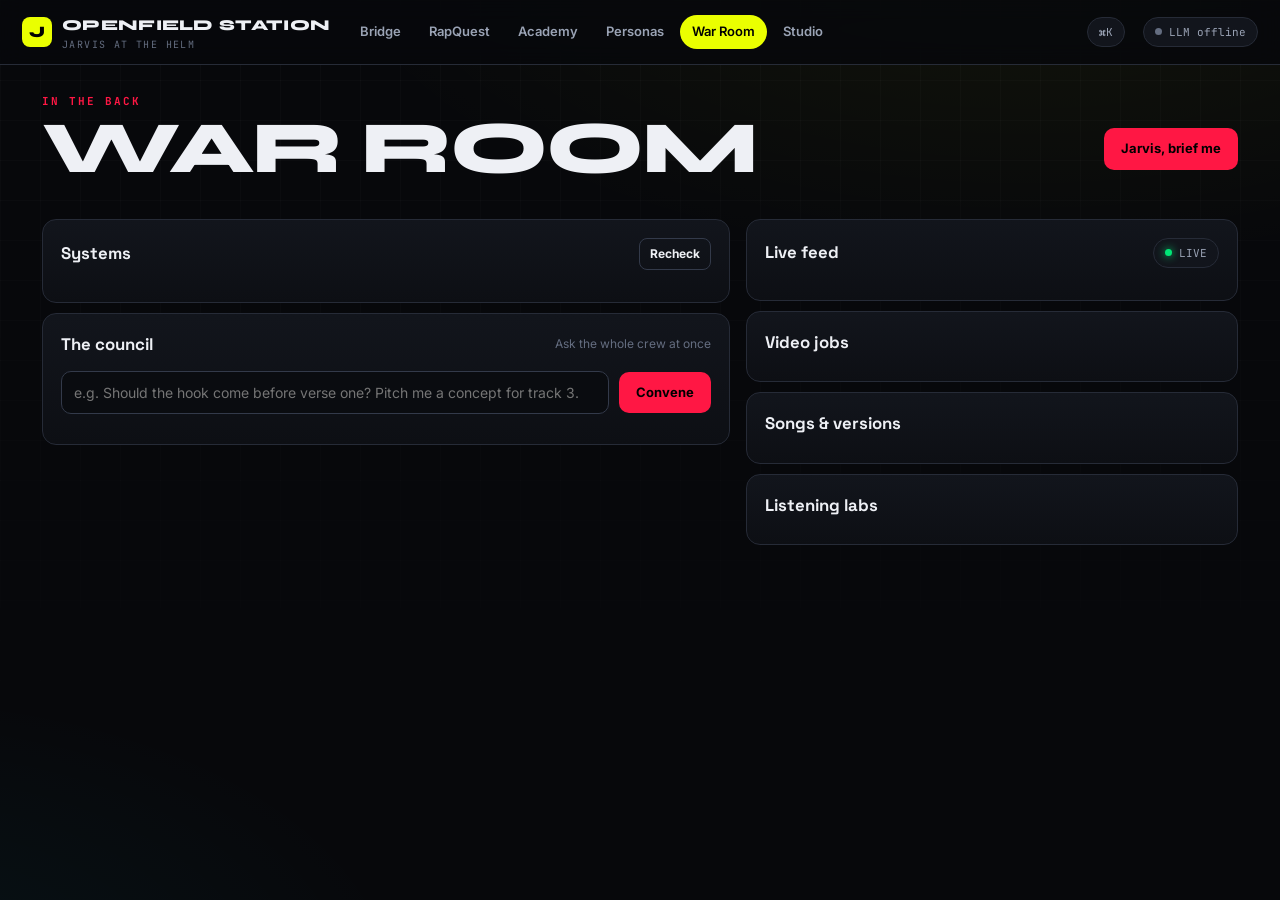
==== static/station/warroom.html @ c0644dd1 "Add OpenField Station: Jarvis, RapQuest, personas, Academy, War Room, local GPU engine Station (/sta" ====
<!DOCTYPE html>
<html lang="en">
<head>
<meta charset="utf-8"><meta name="viewport" content="width=device-width, initial-scale=1">
<title>OpenField Station · War Room</title>
<link rel="preconnect" href="https://fonts.googleapis.com"><link rel="preconnect" href="https://fonts.gstatic.com" crossorigin>
<link href="https://fonts.googleapis.com/css2?family=Space+Grotesk:wght@500;700&family=Syne:wght@700;800;900&family=JetBrains+Mono:wght@500;700&family=Inter:wght@400;500;600;700&display=swap" rel="stylesheet">
<link rel="stylesheet" href="/static/station/station.css">
<style>
body { --accent: var(--red); }
.sys { display: grid; grid-template-columns: repeat(auto-fill, minmax(170px, 1fr)); gap: 8px; }
.sys > div { padding: 10px 12px; border-radius: 10px; background: var(--bg-2); border: 1px solid var(--line); font-size: 12.5px; display: flex; gap: 8px; align-items: center; }
.led { width: 9px; height: 9px; border-radius: 50%; flex: none; }
.led.ok { background: var(--green); box-shadow: 0 0 8px var(--green); }
.led.bad { background: var(--red); box-shadow: 0 0 8px var(--red); }
.led.opt { background: var(--mute); }
.feed { font-family: var(--mono); font-size: 12px; max-height: 420px; overflow: auto; display: flex; flex-direction: column-reverse; gap: 3px; }
.feed div { padding: 4px 6px; border-radius: 6px; }
.feed div.new { background: rgba(255,23,68,.08); animation: rise .3s; }
.council { display: grid; grid-template-columns: repeat(auto-fill, minmax(260px, 1fr)); gap: 10px; margin-top: 12px; }
.council .panel { padding: 12px; }
.council .panel .bubble { max-width: none; background: transparent; border: none; padding: 0; font-size: 13px; }
.stat { font-family: var(--display); font-weight: 900; font-size: 2rem; line-height: 1; }
</style>
</head>
<body>
<div class="wrap">
  <div class="eyebrow">In the back</div>
  <div class="row" style="margin:6px 0 20px"><h1 class="big" style="flex:1">War Room</h1><button class="btn primary" id="brief">Jarvis, brief me</button></div>
  <div class="grid g4" id="stats" style="margin-bottom:16px"></div>
  <div class="grid" style="grid-template-columns:minmax(0,1.4fr) minmax(0,1fr)">
    <div class="stack">
      <section class="panel"><div class="panel-head"><h3>Systems</h3><button class="btn small ghost" id="re">Recheck</button></div><div class="sys" id="sys"></div></section>
      <section class="panel"><div class="panel-head"><h3>The council</h3><span class="small mute">Ask the whole crew at once</span></div>
        <div class="row" style="flex-wrap:nowrap"><input type="text" id="cq" placeholder="e.g. Should the hook come before verse one? Pitch me a concept for track 3."><button class="btn primary" id="cgo">Convene</button></div>
        <div class="council" id="council"></div></section>
      <section class="panel" id="brief-box" hidden><div class="panel-head"><h3>Briefing</h3></div><div id="brief-chat"></div></section>
    </div>
    <div class="stack">
      <section class="panel"><div class="panel-head"><h3>Live feed</h3><span class="pill"><span class="dot ok"></span>LIVE</span></div><div class="feed" id="feed"></div></section>
      <section class="panel"><h3>Video jobs</h3><div id="jobs" class="stack small" style="margin-top:8px;gap:4px"></div></section>
      <section class="panel"><h3>Songs & versions</h3><div id="songs" class="stack small" style="margin-top:8px;gap:4px"></div></section>
      <section class="panel"><h3>Listening labs</h3><div id="labs" class="stack small" style="margin-top:8px;gap:4px"></div></section>
    </div>
  </div>
</div>
<script src="/static/station/station.js"></script>
<script>
const S = Station; S.shell('War Room');
const LABELS = { ffmpeg: ['ffmpeg', 1], rubberband: ['Rubber Band (+3 pitch)', 1], demucs: ['Demucs vocals', 0], torch: ['PyTorch (GPU)', 0], cmudict: ['CMU dictionary', 0], enhancor_key: ['Enhancor key', 0], replicate_key: ['Replicate key', 0], spotify: ['Spotify', 0], bible: ['Rap Bible', 1] };
let lastEvent = 0;
async function load() {
  const b = await S.get('/api/warroom');
  const a = b.academy, f = b.forge, l = b.systems.llm;
  S.$('#stats').innerHTML = [[a.rank.name, `${a.xp} XP · level ${a.level}`], [a.bars_written, 'bars written'], [b.db.songs + ' / ' + b.db.remixes, 'songs / versions'], [`${f.answered}/${f.need_answers}`, 'Forge answers']]
    .map(([v, k]) => `<div class="panel"><div class="stat">${S.esc(v)}</div><div class="small dim">${S.esc(k)}</div></div>`).join('');
  let local = null; try { local = await S.get('/local/status'); } catch (_) {}
  S.$('#sys').innerHTML = `<div><span class="led ${l.ok ? 'ok' : 'bad'}"></span><span><b>LLM</b> ${S.esc(l.provider)} · ${S.esc(l.model || '?')}<br><span class="mute">${S.esc(l.detail || '')}</span></span></div>`
    + (local ? `<div><span class="led ${local.ok ? 'ok' : 'opt'}"></span><span><b>ComfyUI</b> ${local.ok ? S.esc(local.device || 'online') : 'offline'}<br><span class="mute">${local.workflows.length} workflow(s)</span></span></div>` : '')
    + Object.entries(LABELS).map(([k, [name, req]]) => `<div><span class="led ${b.systems[k] ? 'ok' : req ? 'bad' : 'opt'}"></span>${S.esc(name)}</div>`).join('');
  S.$('#jobs').innerHTML = b.jobs.map(j => `<div class="row"><span class="tag">${S.esc(j.state || '?')}</span><span style="flex:1">${S.esc((j.status || '').slice(0, 70))}</span><span class="mute">${S.fmtAgo(j.updated)}</span></div>`).join('') || '<span class="mute">No video jobs yet. <a href="/">Open the Studio</a></span>';
  S.$('#songs').innerHTML = b.songs.map(s => `<a class="row" href="/station/rapquest?song=${s.id}" style="text-decoration:none"><b style="flex:1">${S.esc(s.title)}</b><span class="mono mute">${s.bpm} BPM · ${s.remix_count}v</span></a>`).join('') || '<span class="mute">No songs yet.</span>';
  S.$('#labs').innerHTML = b.labs.map(x => `<div class="row"><span style="flex:1">${S.esc(x.track.artists.join(', '))} · ${S.esc(x.track.name)}</span><span class="mono">${x.results.total ? x.results.score + '/' + x.results.total : '—'}</span></div>`).join('') || '<span class="mute">No labs yet.</span>';
  if (!lastEvent) { b.events.forEach(addEvent); }
  window._personas = b.personas;
}
function addEvent(e, fresh) {
  lastEvent = Math.max(lastEvent, e.id);
  const el = S.h(`<div class="${fresh ? 'new' : ''}"><span class="mute">${new Date(e.ts * 1000).toLocaleTimeString()}</span> <span style="color:var(--volt)">${S.esc(e.room)}</span> ${S.esc(e.message)}</div>`);
  S.$('#feed').prepend(el);
}
async function live() {
  // SSE feed of station events (reconnects every few minutes)
  for (;;) {
    try {
      const r = await fetch('/api/events/stream?after=' + lastEvent); const reader = r.body.getReader(); const dec = new TextDecoder(); let buf = '';
      for (;;) { const { value, done } = await reader.read(); if (done) break; buf += dec.decode(value, { stream: true }); let i;
        while ((i = buf.indexOf('\n\n')) >= 0) { const chunk = buf.slice(0, i); buf = buf.slice(i + 2); const d = chunk.split('\n').find(x => x.startsWith('data:')); if (d) { const e = JSON.parse(d.slice(5)); if (e.id > lastEvent) { addEvent(e, true); S.tone([1320], 'sine', 0, .03); } } } }
    } catch (_) {}
    await new Promise(r => setTimeout(r, 2000));
  }
}
S.$('#re').onclick = load;
S.$('#cgo').onclick = () => {
  const q = S.$('#cq').value.trim(); if (!q) return;
  const crew = (window._personas || []).filter(p => p.id !== 'jarvis');
  S.$('#council').innerHTML = '';
  crew.forEach(p => {
    const box = S.h(`<div class="panel" style="border-top:3px solid ${p.color || '#888'}"><div class="small" style="font-weight:800;color:${p.color}">${S.esc(p.name)}</div><div class="bubble typing" style="margin-top:6px"></div></div>`);
    S.$('#council').appendChild(box); const b = S.$('.bubble', box); let acc = '';
    S.stream('/api/chat', { persona_id: p.id, message: q, ephemeral: true }, {
      delta: d => { acc += d.text; b.textContent = acc; }, error: d => { b.textContent = '⚠ ' + d.message; b.classList.remove('typing'); }, done: () => b.classList.remove('typing'),
    });
  });
};
S.$('#cq').onkeydown = e => { if (e.key === 'Enter') S.$('#cgo').click(); };
S.$('#brief').onclick = () => {
  S.$('#brief-box').hidden = false;
  const c = S.chatWidget(S.$('#brief-chat'), { persona: 'jarvis', name: 'Jarvis', glyph: 'J', color: 'var(--volt)' });
  c.send('Brief me: systems, what is in flight, what is blocked, and the one thing I should do next.');
  S.$('#brief-box').scrollIntoView({ behavior: 'smooth' });
};
load().then(live);
</script>
</body>
</html>
---- static/station/station.css ----
:root {
  --bg: #07080b;
  --bg-2: #0d0f14;
  --panel: #12151c;
  --panel-2: #181c25;
  --line: #262b37;
  --line-2: #333a4a;
  --text: #eef0f5;
  --dim: #9aa3b5;
  --mute: #646d80;
  --volt: #EAFF00;
  --cyan: #00E5FF;
  --green: #00E676;
  --orange: #FF6D00;
  --red: #FF1744;
  --gold: #FFD54F;
  --violet: #B388FF;
  --radius: 14px;
  --mono: 'JetBrains Mono', ui-monospace, monospace;
  --display: 'Syne', 'Space Grotesk', sans-serif;
  --grot: 'Space Grotesk', 'Inter', sans-serif;
  --accent: var(--volt);
}
* { box-sizing: border-box; margin: 0; padding: 0; }
html { scroll-behavior: smooth; }
body {
  background: radial-gradient(1200px 600px at 80% -10%, rgba(234,255,0,.06), transparent 60%),
              radial-gradient(900px 500px at -10% 110%, rgba(0,229,255,.05), transparent 60%), var(--bg);
  color: var(--text); font-family: 'Inter', system-ui, sans-serif; line-height: 1.5; min-height: 100vh;
}
body::before {
  content: ""; position: fixed; inset: 0; pointer-events: none; z-index: 0;
  background-image: linear-gradient(rgba(255,255,255,.025) 1px, transparent 1px), linear-gradient(90deg, rgba(255,255,255,.025) 1px, transparent 1px);
  background-size: 40px 40px; mask-image: linear-gradient(to bottom, black, transparent 90%);
}
a { color: inherit; }
button, input, select, textarea { font: inherit; color: inherit; }
::selection { background: var(--volt); color: #000; }

/* ---------- shell ---------- */
.topbar {
  position: sticky; top: 0; z-index: 50; display: flex; align-items: center; gap: 18px;
  padding: 12px 22px; background: rgba(7,8,11,.82); backdrop-filter: blur(12px); border-bottom: 1px solid var(--line);
}
.brand { display: flex; align-items: center; gap: 10px; text-decoration: none; }
.brand .mark { width: 30px; height: 30px; border-radius: 8px; background: var(--volt); color: #000; display: grid; place-items: center; font-family: var(--display); font-weight: 900; }
.brand b { font-family: var(--display); font-weight: 800; letter-spacing: .02em; font-size: 15px; }
.brand small { display: block; font-family: var(--mono); font-size: 10px; color: var(--mute); letter-spacing: .14em; }
.nav { display: flex; gap: 4px; flex-wrap: wrap; }
.nav a { text-decoration: none; padding: 7px 12px; border-radius: 999px; font-size: 13px; color: var(--dim); font-weight: 600; }
.nav a:hover { color: var(--text); background: var(--panel); }
.nav a.on { color: #000; background: var(--volt); }
.spacer { flex: 1; }
.pill { display: inline-flex; align-items: center; gap: 7px; padding: 6px 11px; border-radius: 999px; border: 1px solid var(--line); background: var(--panel); font-family: var(--mono); font-size: 11px; color: var(--dim); cursor: pointer; white-space: nowrap; }
.pill .dot { width: 7px; height: 7px; border-radius: 50%; background: var(--mute); }
.pill .dot.ok { background: var(--green); box-shadow: 0 0 8px var(--green); }
.pill .dot.bad { background: var(--red); box-shadow: 0 0 8px var(--red); }
.wrap { position: relative; z-index: 1; max-width: 1240px; margin: 0 auto; padding: 28px 22px 80px; }

/* ---------- type ---------- */
.eyebrow { font-family: var(--mono); font-size: 11px; letter-spacing: .18em; text-transform: uppercase; color: var(--accent); font-weight: 700; }
h1.big { font-family: var(--display); font-weight: 900; font-size: clamp(2.4rem, 6vw, 4.6rem); line-height: .92; letter-spacing: -.03em; text-transform: uppercase; }
h2 { font-family: var(--grot); font-weight: 700; font-size: 1.35rem; letter-spacing: -.01em; }
h3 { font-family: var(--grot); font-weight: 700; font-size: 1.05rem; }
.dim { color: var(--dim); }
.mute { color: var(--mute); }
.mono { font-family: var(--mono); }
.small { font-size: 12px; }

/* ---------- panels & controls ---------- */
.panel { background: linear-gradient(180deg, var(--panel), var(--bg-2)); border: 1px solid var(--line); border-radius: var(--radius); padding: 18px; position: relative; }
.panel.glow { box-shadow: 0 0 0 1px rgba(234,255,0,.18), 0 20px 60px -30px rgba(234,255,0,.35); }
.panel-head { display: flex; align-items: center; justify-content: space-between; gap: 10px; margin-bottom: 14px; }
.grid { display: grid; gap: 16px; }
.g2 { grid-template-columns: repeat(2, minmax(0, 1fr)); }
.g3 { grid-template-columns: repeat(3, minmax(0, 1fr)); }
.g4 { grid-template-columns: repeat(4, minmax(0, 1fr)); }
@media (max-width: 900px) {
  .g2, .g3, .g4, .grid { grid-template-columns: 1fr !important; }
  .topbar { flex-wrap: wrap; }
  .nav { order: 5; width: 100%; flex-wrap: nowrap; overflow-x: auto; scrollbar-width: none; }
  .nav a { white-space: nowrap; }
  .hud { grid-template-columns: 1fr !important; gap: 10px !important; }
  .wrap { padding: 18px 14px 60px; }
  .brand small { display: none; }
  .topbar { gap: 10px; padding: 10px 14px; }
  #llm-label { display: inline-block; max-width: 92px; overflow: hidden; text-overflow: ellipsis; vertical-align: bottom; }
  #cmd-pill { display: none; }
  aside[style*="sticky"] { position: static !important; }
  .flow-bar { grid-template-columns: 22px 1fr 60px; }
}
.row { display: flex; gap: 10px; align-items: center; flex-wrap: wrap; }
.stack { display: flex; flex-direction: column; gap: 10px; }
.btn { display: inline-flex; align-items: center; justify-content: center; gap: 8px; padding: 10px 16px; border-radius: 10px; border: 1px solid var(--line-2); background: var(--panel-2); cursor: pointer; font-weight: 700; font-size: 13px; text-decoration: none; transition: transform .08s, background .15s, border-color .15s; }
.btn:hover { border-color: var(--dim); }
.btn:active { transform: translateY(1px); }
.btn.primary { background: var(--accent); color: #000; border-color: transparent; }
.btn.primary:hover { filter: brightness(1.08); }
.btn.ghost { background: transparent; }
.btn.danger { border-color: rgba(255,23,68,.5); color: #ff8aa0; }
.btn.small { padding: 6px 10px; font-size: 12px; border-radius: 8px; }
.btn:disabled { opacity: .45; cursor: not-allowed; }
input[type=text], input[type=number], input[type=password], input[type=url], select, textarea {
  width: 100%; background: #0a0c10; border: 1px solid var(--line-2); border-radius: 10px; padding: 10px 12px; outline: none; font-size: 14px;
}
textarea { resize: vertical; min-height: 110px; font-family: var(--mono); font-size: 13px; line-height: 1.7; }
input:focus, select:focus, textarea:focus { border-color: var(--accent); box-shadow: 0 0 0 3px rgba(234,255,0,.12); }
label.field { display: flex; flex-direction: column; gap: 6px; font-size: 12px; color: var(--dim); font-weight: 600; }
.chip { display: inline-flex; align-items: center; gap: 6px; padding: 4px 10px; border-radius: 999px; border: 1px solid var(--line-2); font-size: 12px; color: var(--dim); background: var(--bg-2); cursor: default; }
.chip.click { cursor: pointer; }
.chip.click:hover, .chip.on { border-color: var(--accent); color: var(--text); }
.chip.on { background: rgba(234,255,0,.1); }
.tag { font-family: var(--mono); font-size: 10px; letter-spacing: .12em; text-transform: uppercase; padding: 3px 7px; border-radius: 5px; background: var(--panel-2); color: var(--dim); border: 1px solid var(--line); }
.empty { padding: 30px; text-align: center; color: var(--mute); border: 1px dashed var(--line-2); border-radius: var(--radius); }
.bar-meter { height: 8px; border-radius: 99px; background: #1b1f29; overflow: hidden; }
.bar-meter > i { display: block; height: 100%; background: linear-gradient(90deg, var(--accent), var(--cyan)); border-radius: 99px; transition: width .6s cubic-bezier(.2,.9,.2,1); }
hr.sep { border: none; border-top: 1px solid var(--line); margin: 16px 0; }
.kbd { font-family: var(--mono); font-size: 11px; padding: 2px 6px; border: 1px solid var(--line-2); border-radius: 5px; color: var(--dim); }

/* ---------- chat ---------- */
.chat { display: flex; flex-direction: column; gap: 12px; min-height: 280px; max-height: 58vh; overflow-y: auto; padding: 4px 4px 4px 0; scroll-behavior: smooth; }
.msg { display: flex; gap: 10px; align-items: flex-start; animation: rise .25s ease-out; }
.msg .av { flex: none; width: 32px; height: 32px; border-radius: 9px; display: grid; place-items: center; font-family: var(--display); font-weight: 900; color: #000; background: var(--accent); }
.msg.user { flex-direction: row-reverse; }
.msg.user .av { background: var(--panel-2); color: var(--dim); border: 1px solid var(--line-2); }
.msg > div { min-width: 0; max-width: 82%; }
.bubble { max-width: 100%; background: var(--panel-2); border: 1px solid var(--line); border-radius: 12px; padding: 10px 13px; white-space: pre-wrap; word-wrap: break-word; font-size: 14px; }
.msg.user .bubble { background: rgba(234,255,0,.07); border-color: rgba(234,255,0,.25); }
.bubble.err { border-color: rgba(255,23,68,.5); color: #ffb3c1; }
.typing::after { content: '▍'; animation: blink 1s steps(2) infinite; color: var(--accent); }
.action-card { margin-top: 8px; border: 1px solid var(--line-2); border-left: 3px solid var(--cyan); border-radius: 10px; padding: 9px 12px; background: #0b0e13; font-size: 13px; }
.action-card .t { font-family: var(--mono); font-size: 11px; color: var(--cyan); letter-spacing: .08em; text-transform: uppercase; margin-bottom: 4px; }
.composer { display: flex; gap: 10px; margin-top: 12px; }
.composer textarea { min-height: 48px; max-height: 180px; font-family: inherit; font-size: 14px; line-height: 1.45; }
@keyframes rise { from { opacity: 0; transform: translateY(6px); } to { opacity: 1; transform: none; } }
@keyframes blink { 50% { opacity: 0; } }

/* ---------- flow grid ---------- */
.flow { display: flex; flex-direction: column; gap: 6px; font-family: var(--mono); }
.flow-bar { display: grid; grid-template-columns: 34px 1fr 92px; gap: 8px; align-items: center; padding: 6px 8px; border-radius: 9px; border: 1px solid transparent; }
.flow-bar.now { border-color: var(--accent); background: rgba(234,255,0,.05); }
.flow-bar .n { font-size: 11px; color: var(--mute); text-align: right; }
.flow-bar .who { font-size: 10px; color: var(--accent); letter-spacing: .1em; }
.steps16 { position: relative; display: grid; gap: 2px; height: 30px; }
.steps16 .cell { background: #11141b; border-radius: 3px; position: relative; overflow: hidden; }
.steps16 .cell.beat { background: #171b24; box-shadow: inset 2px 0 0 #2a3040; }
.steps16 .cell.lit { background: rgba(234,255,0,.25); }
.steps16 .syl { position: absolute; top: 2px; bottom: 2px; border-radius: 4px; font-size: 10px; display: flex; align-items: center; justify-content: center; color: #000; font-weight: 700; overflow: hidden; white-space: nowrap; padding: 0 2px; background: #3a4152; color: #dfe3ec; pointer-events: auto; }
.steps16 .syl.s1 { outline: 1px solid rgba(255,255,255,.35); }
.flow-bar .meta { font-size: 10px; color: var(--dim); text-align: right; line-height: 1.3; }
.verdict-crowded { color: var(--red) !important; }
.verdict-sparse { color: var(--cyan) !important; }
.verdict-fits { color: var(--green) !important; }
.lyric-line { font-family: var(--mono); font-size: 13.5px; line-height: 2; }
.lyric-line .w { white-space: nowrap; }
.rh { border-radius: 4px; padding: 1px 2px; color: #000; font-weight: 700; }

/* ---------- toasts & celebrations ---------- */
#toasts { position: fixed; right: 18px; bottom: 18px; z-index: 200; display: flex; flex-direction: column-reverse; gap: 8px; pointer-events: none; }
.toast { pointer-events: auto; min-width: 240px; max-width: 360px; padding: 11px 14px; border-radius: 12px; background: #14171f; border: 1px solid var(--line-2); box-shadow: 0 18px 50px -20px #000; font-size: 13px; font-weight: 600; animation: toastin .35s cubic-bezier(.2,1.3,.4,1); }
.toast.xp { border-color: rgba(234,255,0,.4); }
.toast.achievement, .toast.boss, .toast.rank { border-color: var(--gold); background: linear-gradient(135deg, #2a2208, #14171f); }
.toast.chest, .toast.card, .toast.tier { border-color: var(--violet); background: linear-gradient(135deg, #1d1530, #14171f); }
.toast.quest, .toast.star, .toast.rhythm { border-color: rgba(0,230,118,.5); }
.toast small { display: block; color: var(--dim); font-weight: 500; margin-top: 2px; }
@keyframes toastin { from { opacity: 0; transform: translateX(30px) scale(.95); } to { opacity: 1; transform: none; } }
#confetti { position: fixed; inset: 0; pointer-events: none; z-index: 190; }
.banner { position: fixed; inset: 0; z-index: 180; display: grid; place-items: center; pointer-events: none; }
.banner > div { font-family: var(--display); font-weight: 900; font-size: clamp(2rem, 7vw, 5rem); text-transform: uppercase; letter-spacing: -.02em; color: var(--volt); text-shadow: 0 0 40px rgba(234,255,0,.6), 0 6px 0 #000; animation: slam .9s cubic-bezier(.2,1.4,.3,1) forwards; text-align: center; padding: 0 20px; }
@keyframes slam { 0% { transform: scale(2.4); opacity: 0; } 30% { transform: scale(.95); opacity: 1; } 80% { opacity: 1; } 100% { transform: scale(1); opacity: 0; } }

/* ---------- drawer & modal ---------- */
.drawer-bg, .modal-bg { position: fixed; inset: 0; background: rgba(0,0,0,.6); backdrop-filter: blur(3px); z-index: 120; display: none; }
.drawer-bg.open, .modal-bg.open { display: block; }
.drawer { position: fixed; top: 0; right: 0; bottom: 0; width: min(460px, 100%); background: var(--bg-2); border-left: 1px solid var(--line); z-index: 130; transform: translateX(100%); transition: transform .25s ease; overflow-y: auto; padding: 22px; }
.drawer.open { transform: none; }
.modal { position: fixed; left: 50%; top: 50%; transform: translate(-50%, -48%) scale(.98); width: min(720px, calc(100% - 28px)); max-height: 88vh; overflow-y: auto; background: var(--bg-2); border: 1px solid var(--line-2); border-radius: 18px; z-index: 140; padding: 24px; opacity: 0; pointer-events: none; transition: all .2s ease; }
.modal.open { opacity: 1; pointer-events: auto; transform: translate(-50%, -50%); }
.x { position: absolute; top: 14px; right: 14px; }

/* ---------- markdown ---------- */
.md h1, .md h2, .md h3, .md h4 { margin: 1.2em 0 .5em; font-family: var(--grot); }
.md h1 { font-size: 1.6rem; } .md h2 { font-size: 1.3rem; } .md h3 { font-size: 1.1rem; color: var(--accent); }
.md p { margin: .6em 0; color: #d7dbe5; }
.md ul, .md ol { margin: .5em 0 .8em 1.4em; color: #d7dbe5; }
.md li { margin: .25em 0; }
.md strong { color: #fff; }
.md em { color: #cfd5e3; }
.md code { font-family: var(--mono); background: #0a0c10; border: 1px solid var(--line); padding: 1px 5px; border-radius: 5px; font-size: .9em; }
.md pre { background: #0a0c10; border: 1px solid var(--line); border-radius: 10px; padding: 12px; overflow-x: auto; margin: .8em 0; }
.md pre code { border: none; padding: 0; }
.md blockquote { border-left: 3px solid var(--accent); padding: 4px 14px; margin: .8em 0; color: var(--dim); background: rgba(234,255,0,.03); border-radius: 0 8px 8px 0; }
.md table { border-collapse: collapse; width: 100%; margin: .8em 0; font-size: 13px; }
.md th, .md td { border: 1px solid var(--line); padding: 6px 9px; text-align: left; }
.md th { background: var(--panel-2); }
.md hr { border: none; border-top: 1px solid var(--line); margin: 1.2em 0; }
@media print {
  body { background: #fff; color: #000; } body::before, .topbar, .no-print, #toasts { display: none !important; }
  .panel { border: 1px solid #ccc; background: #fff; } .md p, .md li { color: #111; } .rh { border: 1px solid #999; }
}
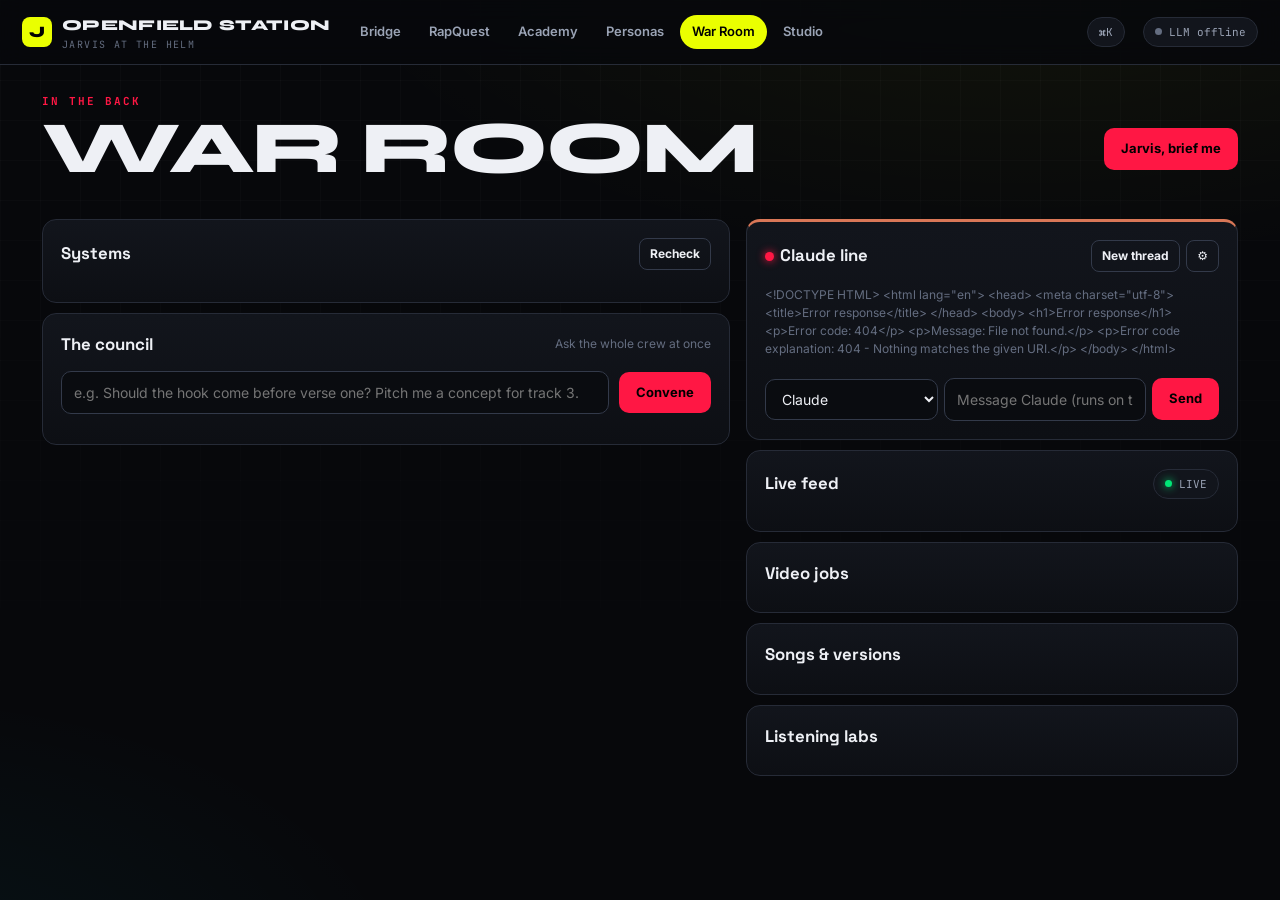
==== commit 6119aeaa: "War Room: a permanent Claude line to Claude Code in jarvis-galaxy The War Room now talks to Claude C" ====
--- a/static/station/warroom.html
+++ b/static/station/warroom.html
@@ -21,6 +21,17 @@
 .council .panel { padding: 12px; }
 .council .panel .bubble { max-width: none; background: transparent; border: none; padding: 0; font-size: 13px; }
 .stat { font-family: var(--display); font-weight: 900; font-size: 2rem; line-height: 1; }
+#claude { border-top: 3px solid #d97757; }
+#cl-status, .sys > div > span { overflow-wrap: anywhere; min-width: 0; }
+#cl-log { max-height: 380px; overflow: auto; display: flex; flex-direction: column; gap: 8px; margin: 10px 0; }
+#cl-log .m { padding: 8px 10px; border-radius: 10px; font-size: 13.5px; line-height: 1.5; overflow-wrap: anywhere; }
+#cl-log .m.user { background: var(--bg-2); align-self: flex-end; max-width: 88%; }
+#cl-log .m.claude { border: 1px solid var(--line); }
+#cl-log .m .who { font-family: var(--mono); font-size: 11px; color: #d97757; margin-bottom: 3px; }
+#cl-log .m pre { white-space: pre-wrap; }
+#cl-tools { font-family: var(--mono); font-size: 11px; }
+#cl-cfg label { display: block; font-size: 12px; margin-top: 8px; }
+#cl-cfg input[type=text] { width: 100%; }
 </style>
 </head>
 <body>
@@ -37,6 +48,26 @@
       <section class="panel" id="brief-box" hidden><div class="panel-head"><h3>Briefing</h3></div><div id="brief-chat"></div></section>
     </div>
     <div class="stack">
+      <section class="panel" id="claude">
+        <div class="panel-head"><h3><span class="led opt" id="cl-led" style="display:inline-block;margin-right:6px"></span>Claude line</h3>
+          <span class="row" style="gap:6px"><button class="btn small ghost" id="cl-new" title="Start a fresh thread">New thread</button><button class="btn small ghost" id="cl-gear" title="Settings">⚙</button></span></div>
+        <div class="small mute" id="cl-status">Checking Claude Code…</div>
+        <div id="cl-cfg" hidden class="small" style="margin-top:6px">
+          <label>jarvis-galaxy folder <input type="text" id="cl-dir" placeholder="auto: Documents/jarvis-galaxy"></label>
+          <label>Allowed tools (blank = read-only; e.g. <code>Read,Grep,Edit,Bash(git status)</code>) <input type="text" id="cl-tools-in"></label>
+          <label>Model (blank = Claude Code default) <input type="text" id="cl-model" placeholder="e.g. opus"></label>
+          <label><input type="checkbox" id="cl-lan"> Answer other devices on my network (phone, laptop)</label>
+          <div id="cl-folders" class="mute" style="margin-top:6px"></div>
+          <button class="btn small primary" id="cl-save" style="margin-top:8px">Save</button>
+        </div>
+        <div id="cl-log"></div>
+        <div id="cl-tools" class="mute"></div>
+        <div class="row" style="flex-wrap:nowrap;gap:6px;margin-top:6px">
+          <select id="cl-agent" title="Who answers" style="max-width:38%"><option value="">Claude</option></select>
+          <input type="text" id="cl-q" placeholder="Message Claude (runs on this PC in jarvis-galaxy)" style="flex:1">
+          <button class="btn primary" id="cl-go">Send</button>
+        </div>
+      </section>
       <section class="panel"><div class="panel-head"><h3>Live feed</h3><span class="pill"><span class="dot ok"></span>LIVE</span></div><div class="feed" id="feed"></div></section>
       <section class="panel"><h3>Video jobs</h3><div id="jobs" class="stack small" style="margin-top:8px;gap:4px"></div></section>
       <section class="panel"><h3>Songs & versions</h3><div id="songs" class="stack small" style="margin-top:8px;gap:4px"></div></section>
@@ -100,6 +131,58 @@
   c.send('Brief me: systems, what is in flight, what is blocked, and the one thing I should do next.');
   S.$('#brief-box').scrollIntoView({ behavior: 'smooth' });
 };
+// ---------------------------------------------------------- Claude line
+const CL = { busy: false };
+function clMsg(role, text, agent) {
+  const el = S.h(`<div class="m ${role === 'user' ? 'user' : 'claude'}">${role === 'user' ? '' : `<div class="who">${S.esc(agent ? '@' + agent : 'Claude')}</div>`}<div class="body"></div></div>`);
+  const body = S.$('.body', el);
+  if (role === 'user') body.textContent = text; else body.innerHTML = S.md(text || '');
+  S.$('#cl-log').appendChild(el); S.$('#cl-log').scrollTop = 1e9; return body;
+}
+async function clStatus() {
+  let st;
+  try { st = await S.get('/api/claude/status'); } catch (e) { S.$('#cl-status').textContent = e.message; S.$('#cl-led').className = 'led bad'; return; }
+  S.$('#cl-led').className = 'led ' + (st.ok ? 'ok' : 'bad');
+  S.$('#cl-status').innerHTML = st.ok
+    ? `${S.esc(st.version || 'Claude Code')} · <span class="mono">${S.esc(st.galaxy)}</span> · ${st.agents.length} agent${st.agents.length === 1 ? '' : 's'}${st.allowed_tools ? ' · tools: ' + S.esc(st.allowed_tools) : ' · read-only'}`
+    : S.esc(st.detail);
+  const sel = S.$('#cl-agent'), keep = sel.value;
+  sel.innerHTML = '<option value="">Claude</option>' + st.agents.map(a => `<option value="${S.esc(a.name)}" title="${S.esc(a.description)}">@${S.esc(a.name)}</option>`).join('');
+  sel.value = keep;
+  S.$('#cl-dir').value = st.galaxy && !S.$('#cl-dir').dataset.touched ? st.galaxy : S.$('#cl-dir').value;
+  S.$('#cl-tools-in').value = st.allowed_tools || ''; S.$('#cl-model').value = st.model || ''; S.$('#cl-lan').checked = st.allow_lan;
+  S.$('#cl-folders').textContent = st.folders.length ? 'Found: ' + st.folders.map(f => `${f.folder} (${f.files} files)`).join(', ') : (st.galaxy ? 'No sub… folders found in jarvis-galaxy.' : '');
+}
+async function clThread() {
+  try { (await S.get('/api/claude/thread')).forEach(m => { if (m.role === 'user' || m.role === 'assistant') clMsg(m.role, m.content, (m.meta || {}).agent); }); } catch (_) {}
+}
+async function clSend() {
+  const q = S.$('#cl-q').value.trim(); if (!q || CL.busy) return;
+  CL.busy = true; S.$('#cl-go').disabled = true; S.$('#cl-q').value = '';
+  const agent = S.$('#cl-agent').value;
+  clMsg('user', (agent ? '@' + agent + ' ' : '') + q);
+  const body = clMsg('claude', '', agent); body.classList.add('typing'); let acc = '';
+  await S.stream('/api/claude/ask', { message: q, agent }, {
+    delta: d => { acc += d.text; body.innerHTML = S.md(acc); S.$('#cl-log').scrollTop = 1e9; },
+    tool: d => { S.$('#cl-tools').textContent = '⚙ using ' + d.text; },
+    error: d => { body.innerHTML = '<span style="color:var(--red)">⚠ ' + S.esc(d.text || d.message) + '</span>'; },
+    done: d => { if (d.text && d.text !== acc) body.innerHTML = S.md(d.text); S.$('#cl-tools').textContent = d.cost ? `$${d.cost.toFixed(3)} · ${d.turns} turn${d.turns === 1 ? '' : 's'}` : ''; },
+  });
+  body.classList.remove('typing'); CL.busy = false; S.$('#cl-go').disabled = false; S.$('#cl-q').focus();
+}
+S.$('#cl-go').onclick = clSend;
+S.$('#cl-q').onkeydown = e => { if (e.key === 'Enter') clSend(); };
+S.$('#cl-gear').onclick = () => { S.$('#cl-cfg').hidden = !S.$('#cl-cfg').hidden; };
+S.$('#cl-dir').oninput = () => { S.$('#cl-dir').dataset.touched = '1'; };
+S.$('#cl-save').onclick = async () => {
+  try {
+    await S.post('/api/claude/config', { galaxy_dir: S.$('#cl-dir').value.trim(), allowed_tools: S.$('#cl-tools-in').value.trim(), model: S.$('#cl-model').value.trim(), allow_lan: S.$('#cl-lan').checked });
+    S.toast('Claude line saved'); clStatus();
+  } catch (e) { S.toast(e.message, 'bad'); }
+};
+S.$('#cl-new').onclick = async () => { await S.post('/api/claude/new'); S.$('#cl-log').innerHTML = ''; S.$('#cl-tools').textContent = ''; S.toast('New thread'); };
+if (location.hash === '#claude') setTimeout(() => { S.$('#claude').scrollIntoView({ behavior: 'smooth' }); S.$('#cl-q').focus(); }, 300);
+clStatus(); clThread(); setInterval(clStatus, 60000);
 load().then(live);
 </script>
 </body>
